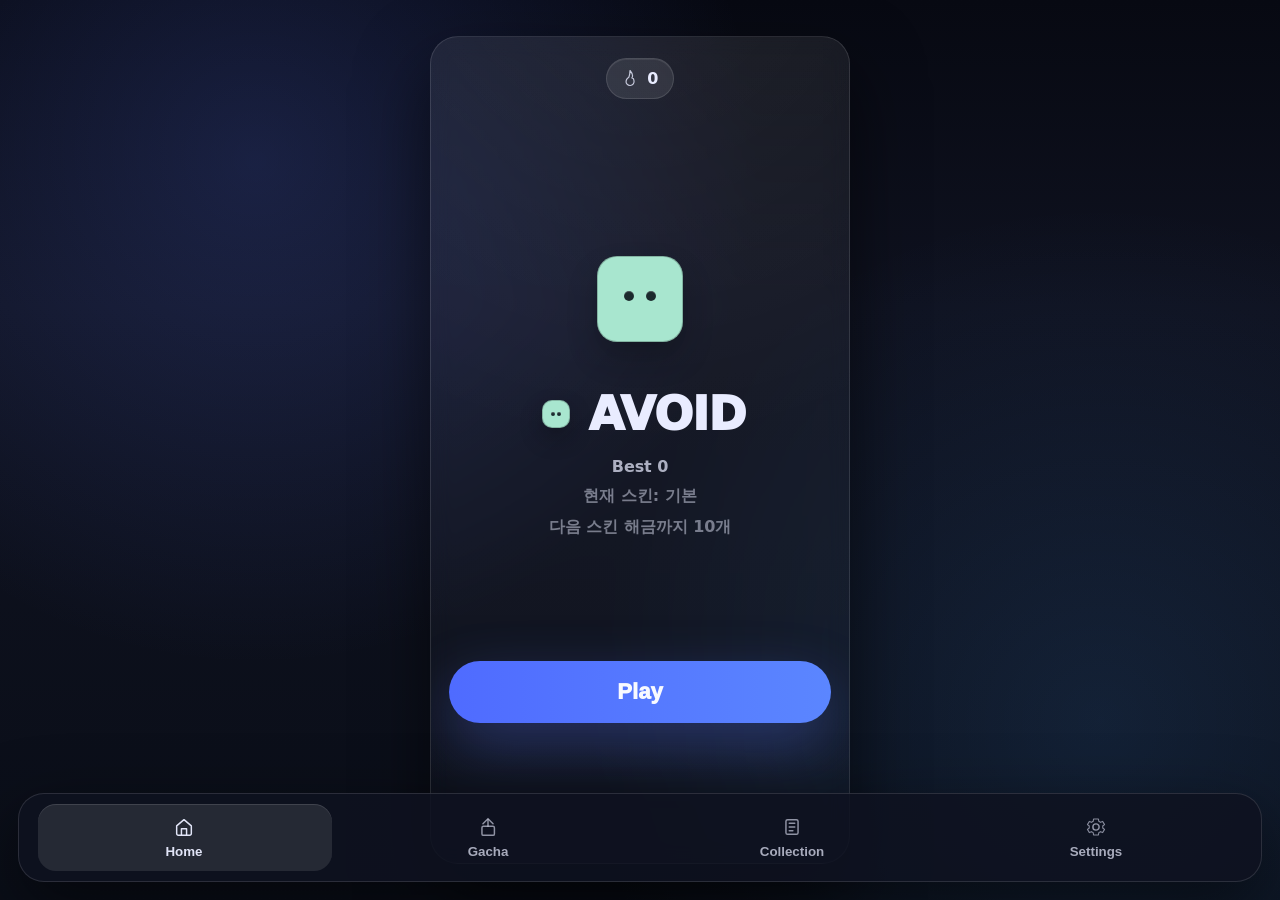
==== avoid_game.html @ 42f37f32 "Lobby: remove level/next skin details; title mascot; tabbar position" ====
<!doctype html>
<html lang="ko">
<head>
  <meta charset="UTF-8" />
  <meta name="viewport" content="width=device-width, initial-scale=1.0, viewport-fit=cover" />
  <meta name="theme-color" content="#0f1220" />
  <link rel="manifest" href="manifest.webmanifest" />
  <link rel="icon" href="icon.svg" type="image/svg+xml" />
  <title>피하기 게임</title>
  <style>

    :root {
      --bg0: #070912;
      --bg1: #0f1220;
      --bg2: #141a2b;
      --surface: rgba(255, 255, 255, 0.06);
      --surface2: rgba(255, 255, 255, 0.09);
      --stroke: rgba(255, 255, 255, 0.12);
      --stroke2: rgba(255, 255, 255, 0.18);
      --text: #e9ecff;
      --muted: rgba(233, 236, 255, 0.72);
      --muted2: rgba(233, 236, 255, 0.48);
      --primary: #5b78ff;
      --primary2: #4aa2ff;
      --danger: #ff5160;
      --gold0: #ffd36b;
      --gold1: #ffefb3;
    }

    :root[data-theme="light"] {
      --bg0: #f4f6ff;
      --bg1: #eef2ff;
      --bg2: #ffffff;
      --surface: rgba(17, 24, 39, 0.05);
      --surface2: rgba(17, 24, 39, 0.07);
      --stroke: rgba(17, 24, 39, 0.12);
      --stroke2: rgba(17, 24, 39, 0.18);
      --text: #0b1220;
      --muted: rgba(11, 18, 32, 0.70);
      --muted2: rgba(11, 18, 32, 0.46);
      --primary: #3f5bff;
      --primary2: #2f8cff;
      --danger: #e11d48;
      --gold0: #e2b44f;
      --gold1: #fff0c2;
    }

    * { box-sizing: border-box; }

    body {
      margin: 0;
      min-height: 100vh;
      font-family: ui-rounded, system-ui, -apple-system, "SF Pro Rounded", "SF Pro Display", "Segoe UI", sans-serif;
      color: var(--text);
      background:
        radial-gradient(900px 900px at 20% 18%, rgba(91, 120, 255, 0.18), transparent 56%),
        radial-gradient(860px 860px at 86% 80%, rgba(74, 162, 255, 0.12), transparent 60%),
        linear-gradient(180deg, var(--bg0), var(--bg1) 34%, #0a0e18);
      display: grid;
      place-items: center;
      padding: 16px;
    }

    @supports (height: 100svh) {
      body { min-height: 100svh; }
      .app { height: min(92svh, 860px); }
    }

    @supports (height: 100dvh) {
      /* Prefer stable svh above; dvh is here for browsers that only support dvh. */
      .app { height: min(92dvh, 860px); }
    }

    .app {
      width: min(92vw, 420px);
      height: min(var(--appVhPx, 92vh), 860px);
      background:
        radial-gradient(900px 900px at 50% -10%, rgba(255, 255, 255, 0.06), transparent 55%),
        linear-gradient(180deg, rgba(255, 255, 255, 0.04), rgba(255, 255, 255, 0.02));
      border: 1px solid var(--stroke);
      border-radius: 28px;
      box-shadow: 0 30px 70px rgba(0, 0, 0, 0.55);
      overflow: hidden;
      position: relative;
      padding: 18px 18px calc(18px + 104px + env(safe-area-inset-bottom));
      backdrop-filter: blur(10px);
    }

    .view { display: none; height: 100%; position: relative; z-index: 1; }
    .view.active { display: flex; flex-direction: column; gap: 14px; }

    #gameView.view.active { gap: 8px; }

    #gameView { min-height: 0; }

    .hud {
      display: flex;
      justify-content: center;
      align-items: center;
      min-height: 46px;
    }

    .pill {
      display: inline-flex;
      align-items: center;
      gap: 8px;
      padding: 10px 14px;
      border-radius: 999px;
      background: var(--surface2);
      border: 1px solid var(--stroke);
      box-shadow: inset 0 1px 0 rgba(255, 255, 255, 0.08);
    }

    .pill strong { font-weight: 900; letter-spacing: 0.2px; }

    .pill svg { width: 18px; height: 18px; opacity: 0.9; }

    .center {
      flex: 1;
      display: grid;
      place-items: center;
      text-align: center;
      padding: 6px 8px;
    }

    .mascot-wrap {
      display: flex;
      justify-content: center;
      margin-bottom: 18px;
    }
	    .mascot {
	      width: 148px;
	      height: 148px;
	      border-radius: 28px;
	      background: transparent;
	      border: 0;
      display: grid;
      place-items: center;
      position: relative;
      box-shadow: none;
      --skin-body: #A8E6CF;
      --skin-eye: #142025;
    }

	    .mascot-avatar {
	      width: 86px;
	      height: 86px;
	      border-radius: 20px;
	      background: var(--skin-body);
	      border: 1px solid rgba(0, 0, 0, 0.22);
      position: relative;
      box-shadow: 0 16px 30px rgba(0, 0, 0, 0.24);
    }

	    .mascot-avatar::before,
	    .mascot-avatar::after {
      content: "";
      position: absolute;
	      top: 34px;
	      width: 10px;
	      height: 10px;
      border-radius: 999px;
      background: var(--skin-eye);
      box-shadow: inset 0 1px 0 rgba(255, 255, 255, 0.20);
      opacity: 0.95;
    }

	    .mascot-avatar::before { left: 26px; }
	    .mascot-avatar::after { right: 26px; }

	    /* Small mascot used beside the lobby title */
	    .mascot.mascot--brand {
	      width: 44px;
	      height: 44px;
	      border-radius: 14px;
	    }
	    .mascot.mascot--brand .mascot-avatar {
	      width: 28px;
	      height: 28px;
	      border-radius: 10px;
	      box-shadow: 0 10px 22px rgba(0, 0, 0, 0.28);
	    }
	    .mascot.mascot--brand .mascot-avatar::before,
	    .mascot.mascot--brand .mascot-avatar::after {
	      top: 11px;
	      width: 4px;
	      height: 4px;
	    }
	    .mascot.mascot--brand .mascot-avatar::before { left: 8px; }
	    .mascot.mascot--brand .mascot-avatar::after { right: 8px; }

	    .brand {
	      display: inline-flex;
	      align-items: center;
	      justify-content: center;
      gap: 10px;
      margin-bottom: 8px;
      user-select: none;
    }

	    .brand-mark {
	      width: 22px;
	      height: 22px;
	      transform: rotate(45deg);
      border-radius: 6px;
      background: linear-gradient(135deg, rgba(255,255,255,0.18), rgba(255,255,255,0.06));
      border: 1px solid rgba(255,255,255,0.16);
      box-shadow: 0 10px 26px rgba(91, 120, 255, 0.20);
    }

            .brand-name {
      font-size: 46px;
      font-weight: 950;
      letter-spacing: -0.9px;
      line-height: 1.0;
    }


    .brand-sub {
      font-size: 20px;
      font-weight: 900;
      color: var(--primary);
      letter-spacing: -0.2px;
      margin-top: 2px;
    }

    .subline {
      margin-top: 12px;
      color: var(--muted);
      font-weight: 800;
      letter-spacing: -0.1px;
    }

    .hint {
      margin-top: 10px;
      color: var(--muted2);
      font-weight: 750;
      max-width: 320px;
      line-height: 1.3;
    }

        .cta {
      width: 100%;
      border: 0;
      border-radius: 999px;
      padding: 18px 18px;
      font-size: 22px;
      font-weight: 950;
      letter-spacing: 0.1px;
      color: rgba(255,255,255,0.96);
      background: linear-gradient(90deg, #4f6bff, #5b86ff);
      box-shadow: 0 22px 60px rgba(91, 120, 255, 0.32);
      cursor: pointer;
    
      margin-bottom: 18px;
    }

    .cta:active { transform: translateY(1px); }

    .panel {
      background: var(--surface);
      border: 1px solid var(--stroke);
      border-radius: 18px;
      padding: 14px;
    }

    .panel-title {
      margin: 0;
      font-size: 18px;
      font-weight: 950;
      letter-spacing: -0.2px;
    }

    .muted { color: var(--muted); }

    .btn {
      width: 100%;
      border: 1px solid var(--stroke);
      border-radius: 14px;
      padding: 12px 12px;
      background: rgba(255, 255, 255, 0.06);
      color: var(--text);
      font-size: 14px;
      font-weight: 850;
      cursor: pointer;
    }

    .seg {
      display: grid;
      grid-template-columns: repeat(3, minmax(0, 1fr));
      gap: 8px;
      margin-top: 12px;
    }

    .seg-btn {
      border: 1px solid var(--stroke);
      background: rgba(255, 255, 255, 0.06);
      color: var(--text);
      border-radius: 14px;
      padding: 10px 10px;
      font-weight: 950;
      cursor: pointer;
    }

    :root[data-theme="light"] .seg-btn {
      background: rgba(17, 24, 39, 0.04);
    }

    .seg-btn.active {
      background: rgba(91, 120, 255, 0.18);
      border-color: rgba(91, 120, 255, 0.35);
    }

    .btn.alt {
      background: rgba(91, 120, 255, 0.14);
      border-color: rgba(91, 120, 255, 0.22);
    }

    .btn:active { transform: translateY(1px); }

    .mini-btn {
      margin-top: 10px;
      width: 100%;
      border: 1px solid var(--stroke);
      border-radius: 14px;
      padding: 10px 10px;
      background: rgba(255, 255, 255, 0.06);
      color: var(--text);
      font-size: 13px;
      font-weight: 850;
      cursor: pointer;
    }

    .mini-btn:disabled {
      opacity: 0.45;
      cursor: not-allowed;
    }
    .notice {
      text-align: center;
      font-weight: 950;
      color: rgba(15, 18, 32, 0.96);
      border-radius: 999px;
      opacity: 0;
      transform: translateY(-6px);
      transition: opacity 180ms ease, transform 180ms ease;
      pointer-events: none;
      height: 0;
      padding: 0;
      overflow: hidden;
    }

    .notice.show {
      height: auto;
      padding: 10px 14px;
      opacity: 1;
      transform: translateY(0);
      background: linear-gradient(90deg, rgba(255, 211, 107, 0.95), rgba(255, 239, 179, 0.92));
      border: 1px solid rgba(0, 0, 0, 0.20);
      min-height: 40px;
    }
    .game-hud {
      width: 100%;
      max-width: 372px;
      margin: 0 auto;
      padding: 0 6px;
      display: grid;
      grid-template-columns: repeat(4, minmax(0, 1fr));
      gap: 10px;
      align-items: stretch;
    }

    @media (max-width: 380px) {
      .game-hud {
        max-width: 100%;
        padding: 0 6px;
        grid-template-columns: repeat(2, minmax(0, 1fr));
      }
    }
    .hud-chip {
      width: 100%;
      display: flex;
      align-items: center;
      justify-content: center;
      gap: 6px;
      padding: 9px 12px;
      border-radius: 999px;
      background: rgba(255, 255, 255, 0.06);
      border: 1px solid var(--stroke);
      font-weight: 900;
      color: var(--text);
      text-align: center;
      box-shadow: inset 0 1px 0 rgba(255, 255, 255, 0.08);
    }

    .hud-chip span {
      color: var(--muted);
      font-weight: 850;
      font-size: 13px;
      letter-spacing: 0.1px;
    }

    .hud-chip strong {
      display: inline-block;
      min-width: 2ch;
      font-size: 17px;
      font-variant-numeric: tabular-nums;
      font-feature-settings: 'tnum' 1;
    }

    canvas {
      display: block;
      width: 100%;
      height: auto;
      border-radius: 18px;
      background: linear-gradient(180deg, #0d1220 0%, #121b30 100%);
      border: 1px solid rgba(255, 255, 255, 0.10);
      box-shadow: 0 20px 60px rgba(0, 0, 0, 0.45);
    }

    .game-stage {
      flex: 1 1 auto;
      min-height: 0;
      display: flex;
    }

        .game-stage canvas {
      width: 100%;
      height: auto;
      max-height: 100%;
      aspect-ratio: 3 / 4;
    }

    .game-actions {
      display: grid;
      grid-template-columns: 1fr 1fr;
      gap: 10px;
    }

    @media (max-width: 380px) {
      .game-actions { grid-template-columns: 1fr; }
    }

    .skin-view-head {
      display: flex;
      justify-content: space-between;
      align-items: center;
      gap: 10px;
      margin-bottom: 10px;
    }

    .skin-grid {
      display: grid;
      grid-template-columns: repeat(2, minmax(0, 1fr));
      gap: 10px;
      margin-top: 10px;
    }

    .gacha-showcase {
      background: linear-gradient(180deg, rgba(255, 255, 255, 0.06), rgba(255, 255, 255, 0.03));
    }

    .gacha-legendary-grid {
      margin-top: 10px;
      display: grid;
      grid-template-columns: repeat(1, minmax(0, 1fr));
      gap: 12px;
    }

    .legendary-card {
      position: relative;
      border-radius: 22px;
      padding: 14px;
      border: 2px solid transparent;
      background:
        linear-gradient(rgba(255, 255, 255, 0.06), rgba(255, 255, 255, 0.06)) padding-box,
        linear-gradient(90deg, var(--gold0), #ffd700, var(--gold1), var(--gold0)) border-box;
      background-size: auto, 260% 100%;
      animation: legendaryShimmer 2.4s linear infinite;
      display: grid;
      grid-template-columns: 120px 1fr;
      gap: 14px;
      align-items: center;
      overflow: hidden;
    }

    .legendary-figure {
      width: 120px;
      height: 120px;
      border-radius: 26px;
      background: rgba(0,0,0,0.18);
      display: grid;
      place-items: center;
      position: relative;
    }

    .legendary-avatar {
      width: 74px;
      height: 74px;
      border-radius: 16px;
      background: var(--skin-body);
      border: 1px solid rgba(0,0,0,0.22);
      position: relative;
      box-shadow: 0 18px 40px rgba(0,0,0,0.30);
    }

    .legendary-avatar::before,
    .legendary-avatar::after {
      content: "";
      position: absolute;
      top: 28px;
      width: 10px;
      height: 10px;
      border-radius: 999px;
      background: var(--skin-eye);
    }

    .legendary-avatar::before { left: 20px; }
    .legendary-avatar::after { right: 20px; }

    .legendary-copy .tag {
      display: inline-block;
      padding: 3px 10px;
      border-radius: 999px;
      font-weight: 950;
      font-size: 12px;
      color: #2b1b00;
      background: linear-gradient(90deg, var(--gold0), #ffd700, var(--gold1));
      border: 1px solid rgba(0, 0, 0, 0.20);
    }

    .legendary-copy h3 {
      margin: 10px 0 6px;
      font-size: 22px;
      letter-spacing: -0.3px;
    }

    .legendary-copy p {
      margin: 0;
      color: var(--muted);
      font-weight: 850;
      line-height: 1.3;
    }

    @media (max-width: 380px) {
      .legendary-card { grid-template-columns: 1fr; }
      .legendary-figure { width: 100%; }
    }

    .skin-pagination {
      display: flex;
      justify-content: center;
      gap: 8px;
      margin-top: 12px;
    }

    .page-btn {
      min-width: 38px;
      border: 1px solid var(--stroke);
      border-radius: 12px;
      background: rgba(255, 255, 255, 0.06);
      color: rgba(233, 236, 255, 0.92);
      padding: 8px 10px;
      font-weight: 900;
      cursor: pointer;
    }

    .page-btn.active {
      background: rgba(91, 120, 255, 0.20);
      border-color: rgba(91, 120, 255, 0.32);
    }

    .skin-card {
      border: 1px solid rgba(255, 255, 255, 0.12);
      border-radius: 16px;
      background: rgba(255, 255, 255, 0.05);
      padding: 12px;
      text-align: left;
    }

    .skin-card.selected {
      border-color: rgba(91, 120, 255, 0.50);
      box-shadow: inset 0 0 0 1px rgba(91, 120, 255, 0.35);
    }

    .skin-card.legendary {
      position: relative;
      border: 2px solid transparent;
      background:
        linear-gradient(rgba(255, 255, 255, 0.06), rgba(255, 255, 255, 0.06)) padding-box,
        linear-gradient(90deg, var(--gold0), #ffd700, var(--gold1), var(--gold0)) border-box;
      background-size: auto, 260% 100%;
      animation: legendaryShimmer 2.4s linear infinite;
    }

    .skin-card.legendary::after {
      content: "";
      position: absolute;
      inset: -8px;
      border-radius: 20px;
      background: linear-gradient(90deg, rgba(255, 211, 107, 0.14), rgba(255, 215, 0, 0.16), rgba(255, 239, 179, 0.12), rgba(255, 211, 107, 0.14));
      filter: blur(14px);
      opacity: 0.9;
      z-index: -1;
    }

    @keyframes legendaryShimmer {
      0% { background-position: 0 0, 0 0; }
      100% { background-position: 0 0, 260% 0; }
    }

    .rarity-tag {
      display: inline-block;
      margin-left: 8px;
      padding: 3px 8px;
      border-radius: 999px;
      font-size: 12px;
      font-weight: 950;
      border: 1px solid rgba(0, 0, 0, 0.22);
      vertical-align: middle;
    }

    .rarity-tag.rarity-L {
      color: #2b1b00;
      background: linear-gradient(90deg, var(--gold0), #ffd700, var(--gold1));
    }

    .legendary-pop {
      color: rgba(255, 239, 179, 0.98);
      text-shadow: 0 0 18px rgba(255, 215, 0, 0.55);
      animation: legendaryPop 900ms ease;
    }

    @keyframes legendaryPop {
      0% { transform: translateY(2px) scale(0.98); filter: blur(0.3px); }
      35% { transform: translateY(0) scale(1.03); filter: blur(0); }
      100% { transform: translateY(0) scale(1); }
    }

    .skin-chip {
      display: inline-block;
      width: 16px;
      height: 16px;
      border-radius: 6px;
      border: 1px solid rgba(0, 0, 0, 0.22);
      vertical-align: middle;
      margin-right: 6px;
    }
	    .tabbar {
	      z-index: 9999;
	      pointer-events: auto;
	      position: absolute;
	      left: 18px;
	      right: 18px;
	      bottom: calc(18px + env(safe-area-inset-bottom));
	      padding: 12px 18px;
	      border-radius: 26px;
	      background: rgba(15, 18, 32, 0.86);
	      border: 1px solid var(--stroke);
      box-shadow: 0 24px 70px rgba(0,0,0,0.55);
      display: grid;
      grid-template-columns: repeat(4, minmax(0, 1fr));
      gap: 10px;
    }
    .tabbar button {
      touch-action: manipulation;
      position: relative;
      z-index: 1;
      border: 0;
      background: transparent;
      color: rgba(233, 236, 255, 0.70);
      font-weight: 900;
      padding: 10px 8px;
      border-radius: 16px;
      cursor: pointer;
      display: grid;
      place-items: center;
      gap: 6px;
    }

    .tabbar svg { width: 22px; height: 22px; opacity: 0.85; }

    .tab-indicator {
      position: absolute;
      top: 10px;
      bottom: 10px;
      left: 0;
      width: 60px;
      border-radius: 18px;
      background: rgba(255, 255, 255, 0.10);
      box-shadow: inset 0 1px 0 rgba(255, 255, 255, 0.12);
      transition: transform 220ms ease, width 220ms ease;
      will-change: transform, width;
      pointer-events: none;
    }
    .tabbar button.active {
      color: rgba(233, 236, 255, 0.96);
    }

    .tabbar button.active svg { opacity: 1; }

    .app.in-game { padding-bottom: 18px; }
    .in-game .tabbar { display: none; }

    @media (max-height: 700px) {
      .brand-name { font-size: 34px; }
      .brand-sub { font-size: 18px; }
      .app { padding-top: 14px; padding-bottom: calc(14px + 76px + env(safe-area-inset-bottom)); }
    }
  </style>
</head>
<body>
    <main class="app">
    <section id="lobbyView" class="view active">
      <div class="hud">
        <div class="pill" title="퍼즐 조각">
          <svg viewBox="0 0 24 24" fill="none" aria-hidden="true"><path d="M12 2c2.6 3 3.4 5.2 3.4 7 0 1.1-.3 2.1-.9 2.9 1.5.2 2.7 1.6 2.7 3.2A5.2 5.2 0 0 1 12 22a5.2 5.2 0 0 1-5.2-5.9c.2-2.5 2.1-4.2 3.8-5.5C11.1 9.2 12 6.8 12 2Z" stroke="currentColor" stroke-width="1.6" stroke-linejoin="round" opacity="0.9"/></svg>
          <strong><span id="lobbyPieces">0</span></strong>
        </div>
      </div>

      <div class="center">
        <div>
          <div class="mascot-wrap">
  <div id="lobbyMascot" class="mascot" aria-hidden="true">
    <div class="mascot-avatar"></div>
  </div>
</div>

	<div class="brand">
	            <div id="lobbyTitleMascot" class="mascot mascot--brand" aria-hidden="true">
	              <div class="mascot-avatar"></div>
	            </div>
	            <span class="brand-name">AVOID</span>
	          </div>
	          <div class="subline">Best <span id="lobbyBest">0</span></div>
	          <div class="hint">현재 스킨: <strong><span id="lobbySkinName">기본</span></strong></div>
	          <div class="hint" id="nextSkinHint">다음 스킨 해금까지 0개</div>
        </div>
      </div>

      <button class="cta" id="startBtn">Play</button>
    </section>

    <section id="skinView" class="view">
      <div class="hud">
        <div class="pill" title="퍼즐 조각">
          <svg viewBox="0 0 24 24" fill="none" aria-hidden="true"><path d="M12 2c2.6 3 3.4 5.2 3.4 7 0 1.1-.3 2.1-.9 2.9 1.5.2 2.7 1.6 2.7 3.2A5.2 5.2 0 0 1 12 22a5.2 5.2 0 0 1-5.2-5.9c.2-2.5 2.1-4.2 3.8-5.5C11.1 9.2 12 6.8 12 2Z" stroke="currentColor" stroke-width="1.6" stroke-linejoin="round" opacity="0.9"/></svg>
          <strong><span id="skinViewPieces">0</span></strong>
        </div>
      </div>

      <div class="panel">
        <div class="skin-view-head">
          <h2 class="panel-title">Collection</h2>
          <div class="muted">잠긴 스킨은 ???로 표시</div>
        </div>
        <div id="skinGrid" class="skin-grid"></div>
        <div id="skinPagination" class="skin-pagination"></div>
      </div>
    </section>

    <section id="gachaView" class="view">
      <div class="hud">
        <div class="pill" title="퍼즐 조각">
          <svg viewBox="0 0 24 24" fill="none" aria-hidden="true"><path d="M12 2c2.6 3 3.4 5.2 3.4 7 0 1.1-.3 2.1-.9 2.9 1.5.2 2.7 1.6 2.7 3.2A5.2 5.2 0 0 1 12 22a5.2 5.2 0 0 1-5.2-5.9c.2-2.5 2.1-4.2 3.8-5.5C11.1 9.2 12 6.8 12 2Z" stroke="currentColor" stroke-width="1.6" stroke-linejoin="round" opacity="0.9"/></svg>
          <strong><span id="gachaPieces">0</span></strong>
        </div>
      </div>

      <div class="panel gacha-showcase">
        <div class="skin-view-head">
          <h2 class="panel-title">레전더리</h2>
          <div class="muted">가챠에서 낮은 확률로 등장</div>
        </div>
        <div id="gachaLegendaryShowcase" class="gacha-legendary-grid"></div>
      </div>

      <div class="panel">
        <div class="skin-view-head">
          <h2 class="panel-title">Gacha</h2>
          <div class="muted">확률은 Settings에서 확인</div>
        </div>

        <div class="muted" style="margin-top: 6px;">이번 뽑기 비용: <strong><span id="gachaCost">10</span></strong> 조각</div>
        <button class="btn alt" id="gachaPull" style="margin-top: 12px;">1회 뽑기</button>
        <div id="gachaResult" style="margin-top:12px;font-weight:950;"></div>
      </div>
    </section>

    <section id="settingsView" class="view">
      <div class="hud">
        <div class="pill" title="앱 정보">
          <svg viewBox="0 0 24 24" fill="none" aria-hidden="true"><path d="M12 22a10 10 0 1 0 0-20 10 10 0 0 0 0 20Z" stroke="currentColor" stroke-width="1.6"/><path d="M12 10.8v5.4" stroke="currentColor" stroke-width="1.6" stroke-linecap="round"/><path d="M12 7.2h.01" stroke="currentColor" stroke-width="2.4" stroke-linecap="round"/></svg>
          <strong>Settings</strong>
        </div>
      </div>

      <div class="panel">
        <h2 class="panel-title">테마</h2>
        <div class="muted" style="margin-top:8px; line-height: 1.35;">기기 설정(자동) 또는 다크/라이트를 선택할 수 있어요.</div>
        <div class="seg" role="group" aria-label="Theme">
          <button class="seg-btn" id="themeSystem" type="button">자동</button>
          <button class="seg-btn" id="themeDark" type="button">다크</button>
          <button class="seg-btn" id="themeLight" type="button">라이트</button>
        </div>
      </div>

      <div class="panel">
        <h2 class="panel-title">가챠 확률</h2>
        <div class="muted" style="margin-top:8px; line-height: 1.35;">
          레어 <strong><span id="oddsR">0</span>%</strong> /
          에픽 <strong><span id="oddsE">0</span>%</strong> /
          레전더리 <strong><span id="oddsL">0</span>%</strong>
        </div>
      </div>

      <div class="panel">
        <h2 class="panel-title">데이터</h2>
        <div class="muted" style="margin-top:8px; line-height: 1.35;">최고기록, 조각, 스킨 해금, 뽑기 횟수는 이 기기에 저장됩니다.</div>
        <button class="btn" id="resetProgressBtn" style="margin-top: 12px; border-color: rgba(255,81,96,0.35);">진행 초기화</button>
      </div>
    </section>

    <section id="gameView" class="view">
      <div class="game-hud">
        <div class="hud-chip"><span>Score</span><strong><span id="score">0</span></strong></div>
        <div class="hud-chip"><span>Best</span><strong><span id="best">0</span></strong></div>
        <div class="hud-chip"><span>Lv</span><strong><span id="difficulty">1</span></strong></div>
        <div class="hud-chip"><span>Pieces</span><strong><span id="pieces">0</span></strong></div>
      </div>
      <div class="notice" id="notice"></div>
      <div class="game-stage"><canvas id="game" width="480" height="640"></canvas></div>
      <div class="game-actions">
        <button class="btn alt" id="restart">Restart (R)</button>
        <button class="btn" id="backLobby">Back</button>
      </div>
    </section>
  </main>


    <nav class="tabbar" aria-label="Navigation">
      <div class="tab-indicator" aria-hidden="true"></div>
      <button id="tabHome" class="active" aria-current="page" type="button">
        <svg viewBox="0 0 24 24" fill="none" aria-hidden="true"><path d="M4 10.8 12 4l8 6.8v8.4a1.8 1.8 0 0 1-1.8 1.8H5.8A1.8 1.8 0 0 1 4 19.2v-8.4Z" stroke="currentColor" stroke-width="1.6" stroke-linejoin="round"/><path d="M9.2 21v-7.2h5.6V21" stroke="currentColor" stroke-width="1.6" stroke-linejoin="round"/></svg>
        Home
      </button>
      <button id="tabGacha" type="button">
        <svg viewBox="0 0 24 24" fill="none" aria-hidden="true"><path d="M6.5 8.5 12 3l5.5 5.5" stroke="currentColor" stroke-width="1.6" stroke-linecap="round"/><path d="M7 11.2h10.4c.9 0 1.6.7 1.6 1.6v6.7c0 .9-.7 1.6-1.6 1.6H7c-.9 0-1.6-.7-1.6-1.6v-6.7c0-.9.7-1.6 1.6-1.6Z" stroke="currentColor" stroke-width="1.6"/><path d="M12 11.2V4.2" stroke="currentColor" stroke-width="1.6" stroke-linecap="round"/></svg>
        Gacha
      </button>
      <button id="tabCollection" type="button">
        <svg viewBox="0 0 24 24" fill="none" aria-hidden="true"><path d="M7.2 4h9.6c1 0 1.8.8 1.8 1.8v12.4c0 1-.8 1.8-1.8 1.8H7.2c-1 0-1.8-.8-1.8-1.8V5.8C5.4 4.8 6.2 4 7.2 4Z" stroke="currentColor" stroke-width="1.6"/><path d="M9 8h6" stroke="currentColor" stroke-width="1.6" stroke-linecap="round"/><path d="M9 12h6" stroke="currentColor" stroke-width="1.6" stroke-linecap="round"/><path d="M9 16h4" stroke="currentColor" stroke-width="1.6" stroke-linecap="round"/></svg>
        Collection
      </button>
      <button id="tabSettings" type="button">
        <svg viewBox="0 0 24 24" fill="none" aria-hidden="true"><path d="M12 15.4a3.4 3.4 0 1 0 0-6.8 3.4 3.4 0 0 0 0 6.8Z" stroke="currentColor" stroke-width="1.6"/><path d="M19.4 12a7.4 7.4 0 0 0-.08-1.06l2-1.55-2-3.46-2.45.98a7.5 7.5 0 0 0-1.82-1.06l-.38-2.6H9.33l-.38 2.6c-.64.25-1.25.6-1.82 1.06L4.68 5.93l-2 3.46 2 1.55c-.05.35-.08.7-.08 1.06s.03.71.08 1.06l-2 1.55 2 3.46 2.45-.98c.57.46 1.18.81 1.82 1.06l.38 2.6h5.34l.38-2.6c.64-.25 1.25-.6 1.82-1.06l2.45.98 2-3.46-2-1.55c.05-.35.08-.7.08-1.06Z" stroke="currentColor" stroke-width="1.2" stroke-linejoin="round" opacity="0.95"/></svg>
        Settings
      </button>
    </nav>


  <script>
    const canvas = document.getElementById("game");
    const ctx = canvas.getContext("2d");
    const lobbyViewEl = document.getElementById("lobbyView");
    const skinViewEl = document.getElementById("skinView");
    const gameViewEl = document.getElementById("gameView");
	    const lobbyBestEl = document.getElementById("lobbyBest");
	    const lobbyPiecesEl = document.getElementById("lobbyPieces");
	    const lobbySkinNameEl = document.getElementById("lobbySkinName");
	    const lobbyMascotEl = document.getElementById("lobbyMascot");
	    const lobbyTitleMascotEl = document.getElementById("lobbyTitleMascot");
	    const nextSkinHintEl = document.getElementById("nextSkinHint");
	    const openSkinBtn = document.getElementById("openSkinBtn");
	    const openGachaBtn = document.getElementById("openGachaBtn");
    const gachaViewEl = document.getElementById("gachaView");
    const gachaPiecesEl = document.getElementById("gachaPieces");
    const gachaCostEl = document.getElementById("gachaCost");
    const gachaPullBtn = document.getElementById("gachaPull");
    const gachaResultEl = document.getElementById("gachaResult");
    const gachaLegendaryShowcaseEl = document.getElementById("gachaLegendaryShowcase");
    const backFromGachaBtn = document.getElementById("backFromGacha");
    const skinViewPiecesEl = document.getElementById("skinViewPieces");
    const skinGridEl = document.getElementById("skinGrid");
    const skinPaginationEl = document.getElementById("skinPagination");
    const backFromSkinBtn = document.getElementById("backFromSkin");
    const scoreEl = document.getElementById("score");
    const bestEl = document.getElementById("best");
    const difficultyEl = document.getElementById("difficulty");
    const piecesEl = document.getElementById("pieces");
    const noticeEl = document.getElementById("notice");
    const startBtn = document.getElementById("startBtn");
    const restartBtn = document.getElementById("restart");
    const backLobbyBtn = document.getElementById("backLobby");

    const appEl = document.querySelector(".app");

    function setAppHeightStable() {
      // Lock app height to current viewport px to avoid mid-game jumps (address bar show/hide).
      const h = Math.max(520, Math.floor(window.innerHeight * 0.92));
      document.documentElement.style.setProperty('--appVhPx', h + 'px');
    }

    // Initialize early
    setAppHeightStable();

    window.addEventListener('resize', () => {
      // During gameplay we keep the height stable; update only in menus.
      const inGame = appEl && appEl.classList.contains('in-game');
      if (!inGame) setAppHeightStable();
      requestAnimationFrame(updateTabIndicator);
    updateOddsSettingsUI();
    renderGachaShowcase();
    });
    const lobbyLevelEl = document.getElementById("lobbyLevel");
    const settingsViewEl = document.getElementById("settingsView");
    const resetProgressBtn = document.getElementById("resetProgressBtn");

    const oddsREl = document.getElementById("oddsR");
    const oddsEEl = document.getElementById("oddsE");
    const oddsLEl = document.getElementById("oddsL");

    const themeSystemBtn = document.getElementById("themeSystem");
    const themeDarkBtn = document.getElementById("themeDark");
    const themeLightBtn = document.getElementById("themeLight");

    const tabHomeBtn = document.getElementById("tabHome");
    const tabGachaBtn = document.getElementById("tabGacha");
    const tabCollectionBtn = document.getElementById("tabCollection");
    const tabSettingsBtn = document.getElementById("tabSettings");

    const tabbarEl = document.querySelector('.tabbar');
    const tabIndicatorEl = document.querySelector('.tab-indicator');

    function updateTabIndicator() {
      if (!tabbarEl || !tabIndicatorEl) return;
      const active = tabbarEl.querySelector('button.active');
      if (!active) return;
      const bar = tabbarEl.getBoundingClientRect();
      const a = active.getBoundingClientRect();
      const x = Math.round(a.left - bar.left);
      const w = Math.round(a.width);
      tabIndicatorEl.style.width = w + 'px';
      tabIndicatorEl.style.transform = 'translateX(' + x + 'px)';
    }

    const W = canvas.width;
    const H = canvas.height;

    const SKINS = [
      { id: "basic", name: "기본", body: "#A8E6CF", eye: "#142025", unlockPieces: 0, unlockLine: "기본은 언제나 든든한 스타터!" },
      { id: "sunset", name: "선셋", body: "#FFD166", eye: "#3E2A1E", unlockPieces: 10, unlockLine: "노을빛 입장, 오늘 판 분위기 좋다!" },
      { id: "mint", name: "민트", body: "#7CE7D4", eye: "#103A44", unlockPieces: 25, unlockLine: "상쾌한 민트 출격, 손이 더 가벼워진다!" },
      { id: "night", name: "나이트", body: "#94A3FF", eye: "#1F2240", unlockPieces: 45, unlockLine: "밤하늘 모드 해제, 이제 진짜 고수 느낌!" },
      { id: "cherry", name: "체리", body: "#FF8AAE", eye: "#4B1F2F", unlockPieces: 70, unlockLine: "체리 팡! 화면이 더 달콤해졌다!" },
      { id: "forest", name: "포레스트", body: "#7CCB5A", eye: "#1C3A24", unlockPieces: 100, unlockLine: "숲속 모드 온, 집중력이 살아난다!" },
      { id: "ocean", name: "오션", body: "#6CCBFF", eye: "#11394A", unlockPieces: 135, unlockLine: "파도 리듬 탑승, 회피 감각 최대치!" },
      { id: "volcano", name: "볼케이노", body: "#FF7B4A", eye: "#3D170D", unlockPieces: 175, unlockLine: "화산 코어 점화, 손끝이 뜨거워진다!" },
      { id: "aurora", name: "오로라", body: "#7AF0FF", eye: "#093340", unlockPieces: 999999, gachaOnly: true, rarity: "R", unlockLine: "오로라 스킨 등장, 화면이 반짝인다!" },
      { id: "gold", name: "골드", body: "#F6D365", eye: "#3A2A12", unlockPieces: 999999, gachaOnly: true, rarity: "L", unlockLine: "골드 스킨 획득! 오늘 운이 미쳤다." },
      { id: "glitch", name: "글리치", body: "#C77DFF", eye: "#1E1233", unlockPieces: 999999, gachaOnly: true, rarity: "E", unlockLine: "글리치 모드 ON, 픽셀이 춤춘다." }
    ];
    const SKINS_PER_PAGE = 4;

    let bestScore = Number(localStorage.getItem("avoid_best") || 0);
    let puzzlePieces = Number(localStorage.getItem("avoid_pieces") || 0);
    let unlockedSkins = JSON.parse(localStorage.getItem("avoid_unlocked_skins") || "[\"basic\"]");
    let selectedSkinId = localStorage.getItem("avoid_selected_skin") || "basic";
    let gachaPullCount = Number(localStorage.getItem("avoid_gacha_pulls") || 0);
    bestEl.textContent = String(bestScore);
    lobbyBestEl.textContent = String(bestScore);
    piecesEl.textContent = String(puzzlePieces);
    lobbyPiecesEl.textContent = String(puzzlePieces);

    let keys = { left: false, right: false, up: false, down: false };
    let obstacles = [];
    let puzzleDrops = [];
    let score = 0;
    let gameOver = false;
    let gameStarted = false;
    let frame = 0;
    let difficultyTier = 0;
    let noticeTimer = null;
    let skinPage = 1;

    const player = {
      x: W / 2 - 18,
      y: H - 62,
      w: 36,
      h: 36,
      speed: 5.2
    };

    function getSkinById(id) {
      return SKINS.find((skin) => skin.id === id) || SKINS[0];
    }

    function ensureSkinState() {
      const unlockedSet = new Set(unlockedSkins);
      for (const skin of SKINS) {
        if (!skin.gachaOnly && puzzlePieces >= skin.unlockPieces) unlockedSet.add(skin.id);
      }
      unlockedSkins = SKINS.map((skin) => skin.id).filter((id) => unlockedSet.has(id));
      if (!unlockedSkins.includes(selectedSkinId)) selectedSkinId = unlockedSkins[0] || "basic";
      localStorage.setItem("avoid_unlocked_skins", JSON.stringify(unlockedSkins));
      localStorage.setItem("avoid_selected_skin", selectedSkinId);
    }

	    function updateSkinLobbyUI() {
	      const currentSkin = getSkinById(selectedSkinId);
	      if (lobbyMascotEl) {
	        lobbyMascotEl.style.setProperty("--skin-body", currentSkin.body);
	        lobbyMascotEl.style.setProperty("--skin-eye", currentSkin.eye);
	        lobbyMascotEl.classList.toggle("legendary", currentSkin.rarity === "L");
	      }
	      if (lobbyTitleMascotEl) {
	        lobbyTitleMascotEl.style.setProperty("--skin-body", currentSkin.body);
	        lobbyTitleMascotEl.style.setProperty("--skin-eye", currentSkin.eye);
	        lobbyTitleMascotEl.classList.toggle("legendary", currentSkin.rarity === "L");
	      }
	      lobbySkinNameEl.textContent = currentSkin.name;
	      lobbyPiecesEl.textContent = String(puzzlePieces);
	      piecesEl.textContent = String(puzzlePieces);
	      skinViewPiecesEl.textContent = String(puzzlePieces);
      if (gachaPiecesEl) gachaPiecesEl.textContent = String(puzzlePieces);

      const lockedSkin = SKINS.find((skin) => !skin.gachaOnly && !unlockedSkins.includes(skin.id));
	      if (!lockedSkin) {
	        nextSkinHintEl.textContent = "모든 스킨을 해금했어요.";
	      } else {
	        const remain = Math.max(0, lockedSkin.unlockPieces - puzzlePieces);
	        nextSkinHintEl.textContent = `다음 스킨 해금까지 ${remain}개`;
	      }
	    }
    function setActiveTab(viewId) {
      const tabs = [tabHomeBtn, tabGachaBtn, tabCollectionBtn, tabSettingsBtn].filter(Boolean);
      for (const t of tabs) {
        t.classList.remove("active");
        t.removeAttribute("aria-current");
      }

      const map = {
        lobbyView: tabHomeBtn,
        gachaView: tabGachaBtn,
        skinView: tabCollectionBtn,
        settingsView: tabSettingsBtn
      };
      const active = map[viewId];
      if (active) {
        active.classList.add("active");
        active.setAttribute("aria-current", "page");
      }


      requestAnimationFrame(updateTabIndicator);
    }
    const themeMetaEl = document.querySelector('meta[name="theme-color"]');
    const THEME_KEY = 'avoid_theme_mode'; // 'system' | 'dark' | 'light'

    function getSystemTheme() {
      return window.matchMedia && window.matchMedia('(prefers-color-scheme: light)').matches ? 'light' : 'dark';
    }

    function setThemeButtons(mode) {
      const btns = [themeSystemBtn, themeDarkBtn, themeLightBtn].filter(Boolean);
      for (const b of btns) b.classList.remove('active');
      if (mode === 'system' && themeSystemBtn) themeSystemBtn.classList.add('active');
      if (mode === 'dark' && themeDarkBtn) themeDarkBtn.classList.add('active');
      if (mode === 'light' && themeLightBtn) themeLightBtn.classList.add('active');
    }

    function applyThemeMode(mode) {
      const root = document.documentElement;
      const resolved = mode === 'system' ? getSystemTheme() : mode;
      if (mode === 'system') {
        root.removeAttribute('data-theme');
      } else {
        root.setAttribute('data-theme', mode);
      }
      // theme-color for browser UI
      if (themeMetaEl) themeMetaEl.setAttribute('content', resolved === 'light' ? '#eef2ff' : '#0f1220');
      setThemeButtons(mode);
    }

    function loadThemeMode() {
      const saved = localStorage.getItem(THEME_KEY) || 'system';
      applyThemeMode(saved);
      return saved;
    }

    function saveThemeMode(mode) {
      localStorage.setItem(THEME_KEY, mode);
      applyThemeMode(mode);
    }

    if (window.matchMedia) {
      const mq = window.matchMedia('(prefers-color-scheme: light)');
      // When in system mode, react to system changes
      mq.addEventListener && mq.addEventListener('change', () => {
        const saved = localStorage.getItem(THEME_KEY) || 'system';
        if (saved === 'system') applyThemeMode('system');
      });
    }


    function openSettingsView() {
      updateSkinLobbyUI();
      setActiveView(settingsViewEl);
    }

    function resetProgress() {
      const ok = confirm("정말 초기화할까요?\n\n최고기록, 조각, 스킨, 뽑기 기록이 모두 삭제됩니다.");
      if (!ok) return;
      const keys = [
        "avoid_best",
        "avoid_pieces",
        "avoid_unlocked_skins",
        "avoid_selected_skin",
        "avoid_gacha_pulls"
      ];
      for (const k of keys) localStorage.removeItem(k);
      location.reload();
    }

    function setActiveView(viewEl) {
      const views = [lobbyViewEl, skinViewEl, gachaViewEl, settingsViewEl, gameViewEl];
      for (const v of views) {
        if (v && v.classList) v.classList.remove("active");
      }
      if (viewEl && viewEl.classList) viewEl.classList.add("active");

      if (appEl) appEl.classList.toggle("in-game", viewEl === gameViewEl);
      document.documentElement.classList.toggle("in-game", viewEl === gameViewEl);
      if (viewEl !== gameViewEl) setAppHeightStable();
      setActiveTab(viewEl && viewEl.id ? viewEl.id : "");
      requestAnimationFrame(updateTabIndicator);
    }

    function selectSkin(skinId) {
      if (!unlockedSkins.includes(skinId)) return;
      selectedSkinId = skinId;
      localStorage.setItem("avoid_selected_skin", selectedSkinId);
      updateSkinLobbyUI();
      renderSkinGrid();
    }

    function getSkinPageCount() {
      return Math.max(1, Math.ceil(SKINS.length / SKINS_PER_PAGE));
    }

    function renderSkinPagination() {
      const totalPages = getSkinPageCount();
      skinPaginationEl.innerHTML = "";
      for (let p = 1; p <= totalPages; p++) {
        const btn = document.createElement("button");
        btn.className = "page-btn" + (p === skinPage ? " active" : "");
        btn.textContent = String(p);
        btn.addEventListener("click", () => {
          skinPage = p;
          renderSkinGrid();
        });
        skinPaginationEl.appendChild(btn);
      }
    }

    function renderSkinGrid() {
      skinGridEl.innerHTML = "";
      const totalPages = getSkinPageCount();
      skinPage = Math.max(1, Math.min(skinPage, totalPages));
      const start = (skinPage - 1) * SKINS_PER_PAGE;
      const pageSkins = SKINS.slice(start, start + SKINS_PER_PAGE);

      for (const skin of pageSkins) {
        const unlocked = unlockedSkins.includes(skin.id);
        const card = document.createElement("article");
        const isLegendary = unlocked && skin.rarity === "L";
        card.className = "skin-card" + (selectedSkinId === skin.id ? " selected" : "") + (isLegendary ? " legendary" : "");

        const displayName = unlocked ? skin.name : "???";
        const displayLine = unlocked ? skin.unlockLine : "???";
        const chipColor = unlocked ? skin.body : "#c4c9cd";
        card.innerHTML = `
          <div><span class="skin-chip" style="background:${chipColor};"></span><strong>${displayName}</strong>${isLegendary ? `<span class="rarity-tag rarity-L">레전더리</span>` : ""}</div>
          <div>${displayLine}</div>
          <button class="mini-btn"${unlocked ? "" : " disabled"}>${selectedSkinId === skin.id ? "선택됨" : (unlocked ? "선택" : "잠김")}</button>
        `;

        const btn = card.querySelector("button");
        if (btn && unlocked) {
          btn.addEventListener("click", () => selectSkin(skin.id));
        }
        skinGridEl.appendChild(card);
      }
      renderSkinPagination();
    }
    const RARITIES = {
      R: { name: "레어", weight: 80, dupRefund: 6 },
      E: { name: "에픽", weight: 18, dupRefund: 12 },
      L: { name: "레전더리", weight: 2, dupRefund: 25 }
    };

    function pickRarity() {
      const entries = Object.entries(RARITIES);
      const total = entries.reduce((sum, [, v]) => sum + v.weight, 0);
      let r = Math.random() * total;
      for (const [key, v] of entries) {
        r -= v.weight;
        if (r <= 0) return key;
      }
      return entries[entries.length - 1][0];
    }

    function getRarityName(skin) {
      const key = skin && skin.rarity ? skin.rarity : "R";
      return (RARITIES[key] && RARITIES[key].name) || "레어";
    }

    function getDuplicateRefund(skin) {
      const key = skin && skin.rarity ? skin.rarity : "R";
      return (RARITIES[key] && RARITIES[key].dupRefund) || 3;
    }

    function pickGachaId() {
      const rarity = pickRarity();
      const pool = SKINS.filter((s) => s.gachaOnly && s.rarity === rarity);
      const fallback = SKINS.filter((s) => s.gachaOnly);
      const list = pool.length ? pool : fallback;
      if (!list.length) return "basic";
      return list[Math.floor(Math.random() * list.length)].id;
    }

    function getGachaCost() {
      // 10, 20, 30... (pull count starts at 0)
      return 10 * (gachaPullCount + 1);
    }
    function renderGachaShowcase() {
      if (!gachaLegendaryShowcaseEl) return;
      gachaLegendaryShowcaseEl.innerHTML = "";
      const legendaries = SKINS.filter((s) => s.gachaOnly && s.rarity === "L");
      if (!legendaries.length) {
        const msg = document.createElement('div');
        msg.className = 'muted';
        msg.textContent = '현재 레전더리 스킨이 없어요.';
        gachaLegendaryShowcaseEl.appendChild(msg);
        return;
      }

      // Show the first legendary big (simple + clean).
      const s = legendaries[0];
      const card = document.createElement('div');
      card.className = 'legendary-card';
      card.style.setProperty('--skin-body', s.body);
      card.style.setProperty('--skin-eye', s.eye);
      card.innerHTML = `
        <div class="legendary-figure">
          <div class="legendary-avatar"></div>
        </div>
        <div class="legendary-copy">
          <span class="tag">LEGENDARY</span>
          <h3>${s.name}</h3>
          <p>${s.unlockLine}</p>
        </div>
      `;
      gachaLegendaryShowcaseEl.appendChild(card);
    }

    function updateOddsSettingsUI() {
      const entries = Object.entries(RARITIES);
      const total = entries.reduce((sum, [, v]) => sum + v.weight, 0) || 1;
      function pct(key) {
        const v = RARITIES[key];
        if (!v) return 0;
        return Math.round((v.weight / total) * 100);
      }
      if (oddsREl) oddsREl.textContent = String(pct('R'));
      if (oddsEEl) oddsEEl.textContent = String(pct('E'));
      if (oddsLEl) oddsLEl.textContent = String(pct('L'));
    }



    function syncGachaUI() {
      const cost = getGachaCost();
      if (gachaPiecesEl) gachaPiecesEl.textContent = String(puzzlePieces);
      if (gachaCostEl) gachaCostEl.textContent = String(cost);
      if (gachaPullBtn) gachaPullBtn.disabled = puzzlePieces < cost;
    }

    function openGachaView() {
      updateSkinLobbyUI();
      syncGachaUI();
      renderGachaShowcase();
      if (gachaResultEl) gachaResultEl.textContent = "";
      setActiveView(gachaViewEl);
    }

    function pullGachaOnce() {
      const cost = getGachaCost();
      if (puzzlePieces < cost) {
        if (gachaResultEl) gachaResultEl.textContent = "조각이 부족해요.";
        showDifficultyNotice("조각이 부족해요.");
        syncGachaUI();
        return;
      }

      puzzlePieces -= cost;
      gachaPullCount += 1;
      localStorage.setItem("avoid_gacha_pulls", String(gachaPullCount));
      localStorage.setItem("avoid_pieces", String(puzzlePieces));

      const id = pickGachaId();
      const skin = getSkinById(id);

      if (!unlockedSkins.includes(id)) {
        unlockedSkins.push(id);
        localStorage.setItem("avoid_unlocked_skins", JSON.stringify(unlockedSkins));
        updateSkinLobbyUI();
        renderSkinGrid();
        if (gachaResultEl) {
          gachaResultEl.textContent = `획득! (${getRarityName(skin)}) ${skin.name}`;
          gachaResultEl.classList.remove("legendary-pop");
          if (skin.rarity === "L") {
            void gachaResultEl.offsetWidth;
            gachaResultEl.classList.add("legendary-pop");
          }
        }
        showDifficultyNotice(skin.unlockLine);
      } else {
        const refund = getDuplicateRefund(skin);
        puzzlePieces += refund;
        localStorage.setItem("avoid_pieces", String(puzzlePieces));
        updateSkinLobbyUI();
        if (gachaResultEl) {
          gachaResultEl.textContent = `중복! (${getRarityName(skin)}) 조각 +${refund}`;
          gachaResultEl.classList.remove("legendary-pop");
          if (skin.rarity === "L") {
            void gachaResultEl.offsetWidth;
            gachaResultEl.classList.add("legendary-pop");
          }
        }
        showDifficultyNotice(`중복! (${getRarityName(skin)}) 조각 +${refund}`);
      }

      syncGachaUI();
      if (skinViewEl.classList.contains("active")) renderSkinGrid();
    }


    function openSkinView() {
      updateSkinLobbyUI();
      const selectedIndex = SKINS.findIndex((skin) => skin.id === selectedSkinId);
      if (selectedIndex >= 0) {
        skinPage = Math.floor(selectedIndex / SKINS_PER_PAGE) + 1;
      }
      renderSkinGrid();
      setActiveView(skinViewEl);
    }

    function addPuzzlePiece(count = 1) {
      const prevUnlocked = new Set(unlockedSkins);
      puzzlePieces += count;
      localStorage.setItem("avoid_pieces", String(puzzlePieces));
      ensureSkinState();
      updateSkinLobbyUI();
      if (skinViewEl.classList.contains("active")) renderSkinGrid();
      const newlyUnlocked = SKINS.find((skin) => !prevUnlocked.has(skin.id) && unlockedSkins.includes(skin.id));
      if (newlyUnlocked) {
        showDifficultyNotice(newlyUnlocked.unlockLine);
      }
    }

    function resetGame() {
      obstacles = [];
      puzzleDrops = [];
      score = 0;
      gameOver = false;
      frame = 0;
      difficultyTier = 0;
      keys.left = false;
      keys.right = false;
      keys.up = false;
      keys.down = false;
      player.x = W / 2 - player.w / 2;
      player.y = H - 62;
      scoreEl.textContent = "0";
      difficultyEl.textContent = "1";
      piecesEl.textContent = String(puzzlePieces);
      hideDifficultyNotice();
    }

    function showLobbyView() {
      lobbyBestEl.textContent = String(bestScore);
      if (lobbyLevelEl) lobbyLevelEl.textContent = String(Math.floor(bestScore / 20) + 1);
      updateSkinLobbyUI();
      setActiveView(lobbyViewEl);
      gameStarted = false;
      hideDifficultyNotice();
      keys.left = false;
      keys.right = false;
      keys.up = false;
      keys.down = false;
    }

    function startGame() {
      resetGame();
      setActiveView(gameViewEl);
      gameStarted = true;
    }

    function getSpeedTier() {
      return Math.floor(score / 20);
    }

    function showDifficultyNotice(text) {
      noticeEl.textContent = text;
      noticeEl.classList.add("show");
      if (noticeTimer) clearTimeout(noticeTimer);
      noticeTimer = setTimeout(() => {
        noticeEl.classList.remove("show");
      }, 1100);
    }

    function hideDifficultyNotice() {
      noticeEl.textContent = "";
      noticeEl.classList.remove("show");
      if (noticeTimer) {
        clearTimeout(noticeTimer);
        noticeTimer = null;
      }
    }

    function syncDifficulty() {
      const nextTier = getSpeedTier();
      if (nextTier === difficultyTier) return;
      const prevTier = difficultyTier;
      difficultyTier = nextTier;
      difficultyEl.textContent = String(difficultyTier + 1);
      if (difficultyTier > prevTier) {
        showDifficultyNotice(`난이도 상승! Lv.${difficultyTier + 1}`);
      }
    }

    function spawnTopObstacle() {
      const min = 22;
      const max = 60;
      const size = Math.random() * (max - min) + min;
      const tier = getSpeedTier();
      const speed = Math.random() * 2.3 + 2.5 + tier * 0.25;
      obstacles.push({
        x: Math.random() * (W - size),
        y: -size - 6,
        w: size,
        h: size,
        vx: 0,
        vy: speed
      });
    }

    function spawnSideObstacle() {
      const min = 20;
      const max = 52;
      const size = Math.random() * (max - min) + min;
      const tier = getSpeedTier();
      const speed = Math.random() * 1.8 + 2.2 + tier * 0.18;
      const fromLeft = Math.random() < 0.5;
      obstacles.push({
        x: fromLeft ? -size - 8 : W + 8,
        y: Math.random() * (H - size),
        w: size,
        h: size,
        vx: fromLeft ? speed : -speed,
        vy: 0
      });
    }

    function spawnDiagonalObstacle() {
      const min = 20;
      const max = 54;
      const size = Math.random() * (max - min) + min;
      const tier = getSpeedTier();
      const speed = Math.random() * 1.6 + 2.0 + tier * 0.18;

      const fromLeft = Math.random() < 0.5;
      const fromTop = Math.random() < 0.5;

      obstacles.push({
        x: fromLeft ? -size - 8 : W + 8,
        y: fromTop ? -size - 8 : H + 8,
        w: size,
        h: size,
        vx: fromLeft ? speed : -speed,
        vy: fromTop ? speed : -speed
      });
    }

    function spawnObstacle() {
      if (score >= 200 && Math.random() < 0.28) {
        spawnDiagonalObstacle();
        return;
      }
      if (score >= 100 && Math.random() < 0.35) {
        spawnSideObstacle();
        return;
      }
      spawnTopObstacle();
    }

    function spawnPuzzleDrop() {
      const size = 16;
      const tier = getSpeedTier();
      const speed = 2.2 + tier * 0.14;
      puzzleDrops.push({
        x: Math.random() * (W - size),
        y: -size - 8,
        w: size,
        h: size,
        vy: speed
      });
    }

    function isOffScreen(o) {
      const margin = 24;
      return (
        o.x > W + margin ||
        o.x + o.w < -margin ||
        o.y > H + margin ||
        o.y + o.h < -margin
      );
    }

    function rectHit(a, b) {
      return a.x < b.x + b.w && a.x + a.w > b.x && a.y < b.y + b.h && a.y + a.h > b.y;
    }

    function update() {
      if (gameOver || !gameStarted) return;
      frame++;

      if (keys.left) player.x -= player.speed;
      if (keys.right) player.x += player.speed;
      if (keys.up) player.y -= player.speed;
      if (keys.down) player.y += player.speed;
      player.x = Math.max(0, Math.min(W - player.w, player.x));
      player.y = Math.max(0, Math.min(H - player.h, player.y));

      const spawnTerm = Math.max(18, 45 - Math.floor(score / 70));
      if (frame % spawnTerm === 0) spawnObstacle();
      if (frame % 95 === 0 && Math.random() < 0.42) spawnPuzzleDrop();

      const speedFactor = 1 + getSpeedTier() * 0.06;
      for (let i = obstacles.length - 1; i >= 0; i--) {
        const o = obstacles[i];
        o.x += o.vx * speedFactor;
        o.y += o.vy * speedFactor;

        if (rectHit(player, o)) {
          gameOver = true;
          if (score > bestScore) {
            bestScore = score;
            localStorage.setItem("avoid_best", String(bestScore));
            bestEl.textContent = String(bestScore);
            lobbyBestEl.textContent = String(bestScore);
          }
          break;
        }

        if (isOffScreen(o)) {
          obstacles.splice(i, 1);
          score++;
          scoreEl.textContent = String(score);
        }
      }

      for (let i = puzzleDrops.length - 1; i >= 0; i--) {
        const p = puzzleDrops[i];
        p.y += p.vy;

        if (rectHit(player, p)) {
          puzzleDrops.splice(i, 1);
          addPuzzlePiece(1);
          continue;
        }

        if (isOffScreen(p)) {
          puzzleDrops.splice(i, 1);
        }
      }

      syncDifficulty();
    }

    function drawBackground() {
      const grad = ctx.createLinearGradient(0, 0, 0, H);
      grad.addColorStop(0, "#11202A");
      grad.addColorStop(1, "#365264");
      ctx.fillStyle = grad;
      ctx.fillRect(0, 0, W, H);

      // Horizontal scan lines (keeps the background stable when the player/obstacles move).
      ctx.fillStyle = "rgba(255,255,255,0.09)";
      for (let i = 0; i < 7; i++) {
        const y = (frame * 2 + i * 90) % (H + 90) - 90;
        const yy = Math.floor(y);
        ctx.fillRect(0, yy, W, 2);
      }
    }

    function drawPlayer() {
      const skin = getSkinById(selectedSkinId);

      if (skin.rarity === "L") {
        const cx = player.x + player.w / 2;
        const cy = player.y + player.h / 2;
        const pulse = 0.5 + 0.5 * Math.sin(frame * 0.12);

        // legendary aura
        ctx.save();
        ctx.globalAlpha = 0.22 + 0.14 * pulse;
        ctx.shadowColor = "rgba(255, 215, 0, 0.95)";
        ctx.shadowBlur = 18 + 10 * pulse;
        ctx.fillStyle = "rgba(246, 211, 101, 0.55)";
        ctx.fillRect(player.x - 3, player.y - 3, player.w + 6, player.h + 6);
        ctx.restore();

        // sparkles
        ctx.save();
        for (let i = 0; i < 8; i++) {
          const a = frame * 0.08 + i * (Math.PI * 2 / 8);
          const r = 26 + 6 * Math.sin(frame * 0.10 + i);
          const x = cx + Math.cos(a) * r;
          const y = cy + Math.sin(a) * r;
          ctx.globalAlpha = 0.35 + 0.25 * pulse;
          ctx.fillStyle = i % 2 === 0 ? "#fff6c7" : "#ffe08a";
          ctx.fillRect(x, y, 2, 2);
        }
        ctx.restore();
      }

      ctx.fillStyle = skin.body;
      ctx.fillRect(player.x, player.y, player.w, player.h);
      ctx.fillStyle = skin.eye;
      ctx.fillRect(player.x + 8, player.y + 8, 7, 7);
      ctx.fillRect(player.x + 21, player.y + 8, 7, 7);
    }

    function drawObstacles() {
      for (const o of obstacles) {
        ctx.fillStyle = "#EF6F6C";
        ctx.fillRect(o.x, o.y, o.w, o.h);
      }
    }

    function drawPuzzleDrops() {
      for (const p of puzzleDrops) {
        ctx.fillStyle = "#FFD166";
        ctx.fillRect(p.x, p.y, p.w, p.h);
        ctx.fillStyle = "#fff3c4";
        ctx.fillRect(p.x + 4, p.y + 4, 3, 3);
        ctx.fillRect(p.x + 9, p.y + 4, 3, 3);
        ctx.fillRect(p.x + 6, p.y + 9, 4, 4);
      }
    }

    function drawGameOver() {
      if (!gameOver) return;
      ctx.fillStyle = "rgba(0, 0, 0, 0.55)";
      ctx.fillRect(0, 0, W, H);
      ctx.fillStyle = "#fff";
      ctx.textAlign = "center";
      ctx.font = "bold 40px Trebuchet MS";
      ctx.fillText("GAME OVER", W / 2, H / 2 - 26);
      ctx.font = "20px Trebuchet MS";
      ctx.fillText(`점수: ${score}`, W / 2, H / 2 + 8);
      ctx.font = "16px Trebuchet MS";
      ctx.fillText("R 키 또는 버튼으로 재시작", W / 2, H / 2 + 40);
    }

    function loop() {
      update();
      drawBackground();
      drawPlayer();
      drawObstacles();
      drawPuzzleDrops();
      drawGameOver();
      requestAnimationFrame(loop);
    }

    function isLeftKey(e) {
      return e.code === "ArrowLeft" || e.code === "KeyA" || e.key === "ArrowLeft";
    }

    function isRightKey(e) {
      return e.code === "ArrowRight" || e.code === "KeyD" || e.key === "ArrowRight";
    }

    function isUpKey(e) {
      return e.code === "ArrowUp" || e.code === "KeyW" || e.key === "ArrowUp";
    }

    function isDownKey(e) {
      return e.code === "ArrowDown" || e.code === "KeyS" || e.key === "ArrowDown";
    }

    function isRestartKey(e) {
      return e.code === "KeyR" || e.key === "r" || e.key === "R";
    }

    window.addEventListener("keydown", (e) => {
      let handled = false;
      if (isLeftKey(e)) {
        keys.left = true;
        handled = true;
      }
      if (isRightKey(e)) {
        keys.right = true;
        handled = true;
      }
      if (isUpKey(e)) {
        keys.up = true;
        handled = true;
      }
      if (isDownKey(e)) {
        keys.down = true;
        handled = true;
      }
      if (isRestartKey(e)) {
        if (gameViewEl.classList.contains("active")) resetGame();
        if (lobbyViewEl.classList.contains("active")) startGame();
        handled = true;
      }
      if (handled) e.preventDefault();
    });

    window.addEventListener("keyup", (e) => {
      let handled = false;
      if (isLeftKey(e)) {
        keys.left = false;
        handled = true;
      }
      if (isRightKey(e)) {
        keys.right = false;
        handled = true;
      }
      if (isUpKey(e)) {
        keys.up = false;
        handled = true;
      }
      if (isDownKey(e)) {
        keys.down = false;
        handled = true;
      }
      if (handled) e.preventDefault();
    });

    canvas.addEventListener("touchstart", (e) => {
      const touch = e.touches[0];
      if (!touch) return;
      const rect = canvas.getBoundingClientRect();
      const x = touch.clientX - rect.left;
      keys.left = x < rect.width / 2;
      keys.right = x >= rect.width / 2;
      e.preventDefault();
    }, { passive: false });

    canvas.addEventListener("touchmove", (e) => {
      const touch = e.touches[0];
      if (!touch) return;
      const rect = canvas.getBoundingClientRect();
      const x = touch.clientX - rect.left;
      keys.left = x < rect.width / 2;
      keys.right = x >= rect.width / 2;
      e.preventDefault();
    }, { passive: false });

    canvas.addEventListener("touchend", () => {
      keys.left = false;
      keys.right = false;
      keys.up = false;
      keys.down = false;
    });
    if (restartBtn) {
      restartBtn.addEventListener("click", () => {
        resetGame();
      });
    }
    if (backLobbyBtn) backLobbyBtn.addEventListener("click", showLobbyView);
    if (backFromSkinBtn) backFromSkinBtn.addEventListener("click", showLobbyView);
    if (startBtn) startBtn.addEventListener("click", startGame);
    if (openSkinBtn) openSkinBtn.addEventListener("click", openSkinView);
    if (openGachaBtn) openGachaBtn.addEventListener("click", openGachaView);
    if (backFromGachaBtn) backFromGachaBtn.addEventListener("click", showLobbyView);
    if (gachaPullBtn) gachaPullBtn.addEventListener("click", pullGachaOnce);


    if (tabHomeBtn) tabHomeBtn.addEventListener("click", showLobbyView);
    if (tabGachaBtn) tabGachaBtn.addEventListener("click", openGachaView);
    if (tabCollectionBtn) tabCollectionBtn.addEventListener("click", openSkinView);
    if (tabSettingsBtn) tabSettingsBtn.addEventListener("click", openSettingsView);
    if (resetProgressBtn) resetProgressBtn.addEventListener("click", resetProgress);

    if (themeSystemBtn) themeSystemBtn.addEventListener('click', () => saveThemeMode('system'));
    if (themeDarkBtn) themeDarkBtn.addEventListener('click', () => saveThemeMode('dark'));
    if (themeLightBtn) themeLightBtn.addEventListener('click', () => saveThemeMode('light'));

    loadThemeMode();
    requestAnimationFrame(updateTabIndicator);
    ensureSkinState();
    updateSkinLobbyUI();
    renderSkinGrid();
    resetGame();
    showLobbyView();
    loop();

    if ("serviceWorker" in navigator) {
      window.addEventListener("load", () => {
        navigator.serviceWorker.register("./sw.js", { updateViaCache: "none" })
          .then((reg) => reg.update())
          .catch((err) => {
            console.error("Service worker registration failed:", err);
          });
      });
    }
  </script>
</body>
</html>
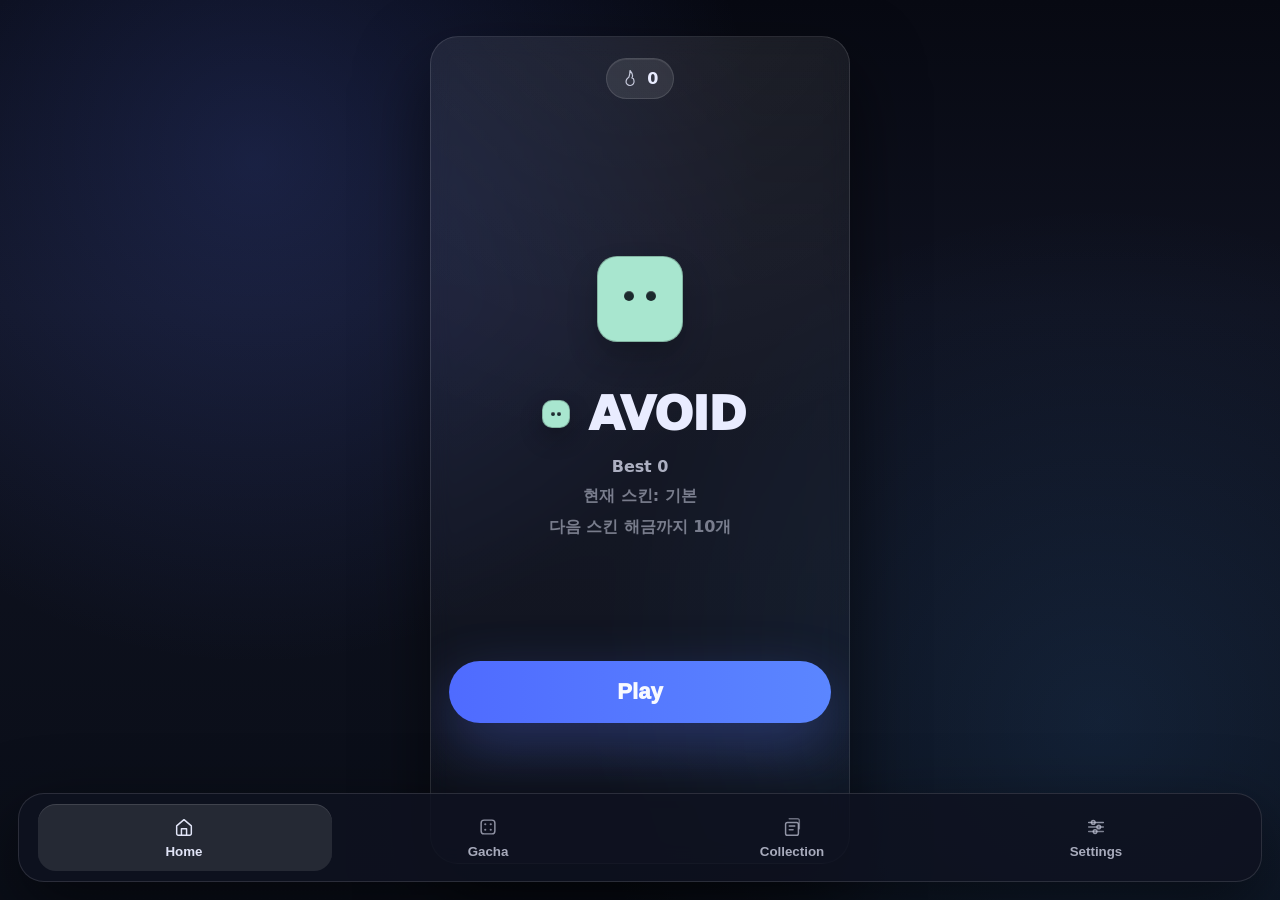
==== commit 0ac35712: "UI: update tabbar icons for gacha/collection/settings" ====
--- a/avoid_game.html
+++ b/avoid_game.html
@@ -335,29 +335,32 @@
       opacity: 0.45;
       cursor: not-allowed;
     }
-    .notice {
-      text-align: center;
-      font-weight: 950;
-      color: rgba(15, 18, 32, 0.96);
-      border-radius: 999px;
-      opacity: 0;
-      transform: translateY(-6px);
-      transition: opacity 180ms ease, transform 180ms ease;
-      pointer-events: none;
-      height: 0;
-      padding: 0;
-      overflow: hidden;
-    }
-
-    .notice.show {
-      height: auto;
-      padding: 10px 14px;
-      opacity: 1;
-      transform: translateY(0);
-      background: linear-gradient(90deg, rgba(255, 211, 107, 0.95), rgba(255, 239, 179, 0.92));
-      border: 1px solid rgba(0, 0, 0, 0.20);
-      min-height: 40px;
-    }
+	    .notice {
+	      position: absolute;
+	      left: 50%;
+	      top: 10px;
+	      width: min(calc(100% - 18px), 360px);
+	      text-align: center;
+	      font-weight: 950;
+	      color: rgba(15, 18, 32, 0.96);
+	      border-radius: 999px;
+	      opacity: 0;
+	      transform: translate(-50%, -6px);
+	      transition: opacity 180ms ease, transform 180ms ease;
+	      pointer-events: none;
+	      overflow: hidden;
+	      padding: 10px 14px;
+	      z-index: 5;
+	      box-shadow: 0 18px 44px rgba(0, 0, 0, 0.35);
+	    }
+
+	    .notice.show {
+	      opacity: 1;
+	      transform: translate(-50%, 0);
+	      background: linear-gradient(90deg, rgba(255, 211, 107, 0.95), rgba(255, 239, 179, 0.92));
+	      border: 1px solid rgba(0, 0, 0, 0.20);
+	      min-height: 40px;
+	    }
     .game-hud {
       width: 100%;
       max-width: 372px;
@@ -417,11 +420,12 @@
       box-shadow: 0 20px 60px rgba(0, 0, 0, 0.45);
     }
 
-    .game-stage {
-      flex: 1 1 auto;
-      min-height: 0;
-      display: flex;
-    }
+	    .game-stage {
+	      flex: 1 1 auto;
+	      min-height: 0;
+	      display: flex;
+	      position: relative;
+	    }
 
         .game-stage canvas {
       width: 100%;
@@ -483,15 +487,30 @@
       overflow: hidden;
     }
 
-    .legendary-figure {
-      width: 120px;
-      height: 120px;
-      border-radius: 26px;
-      background: rgba(0,0,0,0.18);
-      display: grid;
-      place-items: center;
-      position: relative;
-    }
+	    .legendary-figure {
+	      width: 120px;
+	      height: 120px;
+	      border-radius: 26px;
+	      background: rgba(0,0,0,0.18);
+	      display: grid;
+	      place-items: center;
+	      position: relative;
+	    }
+
+	    .legendary-unknown {
+	      width: 74px;
+	      height: 74px;
+	      border-radius: 16px;
+	      display: grid;
+	      place-items: center;
+	      font-weight: 950;
+	      font-size: 42px;
+	      letter-spacing: -0.6px;
+	      color: rgba(233, 236, 255, 0.92);
+	      background: linear-gradient(180deg, rgba(255, 255, 255, 0.08), rgba(255, 255, 255, 0.04));
+	      border: 1px solid rgba(255, 255, 255, 0.12);
+	      box-shadow: 0 18px 40px rgba(0,0,0,0.30);
+	    }
 
     .legendary-avatar {
       width: 74px;
@@ -781,11 +800,14 @@
           <div class="muted">확률은 Settings에서 확인</div>
         </div>
 
-        <div class="muted" style="margin-top: 6px;">이번 뽑기 비용: <strong><span id="gachaCost">10</span></strong> 조각</div>
-        <button class="btn alt" id="gachaPull" style="margin-top: 12px;">1회 뽑기</button>
-        <div id="gachaResult" style="margin-top:12px;font-weight:950;"></div>
-      </div>
-    </section>
+	        <div class="muted" style="margin-top: 6px;">이번 뽑기 비용: <strong><span id="gachaCost">10</span></strong> 조각</div>
+	        <div style="display:flex; gap:10px; margin-top:12px;">
+	          <button class="btn alt" id="gachaPull" style="flex:1;">1회 뽑기</button>
+	          <button class="btn" id="gachaPull10" style="flex:1;">10회 뽑기</button>
+	        </div>
+	        <div id="gachaResult" style="margin-top:12px;font-weight:950;"></div>
+	      </div>
+	    </section>
 
     <section id="settingsView" class="view">
       <div class="hud">
@@ -821,20 +843,22 @@
       </div>
     </section>
 
-    <section id="gameView" class="view">
-      <div class="game-hud">
-        <div class="hud-chip"><span>Score</span><strong><span id="score">0</span></strong></div>
-        <div class="hud-chip"><span>Best</span><strong><span id="best">0</span></strong></div>
-        <div class="hud-chip"><span>Lv</span><strong><span id="difficulty">1</span></strong></div>
-        <div class="hud-chip"><span>Pieces</span><strong><span id="pieces">0</span></strong></div>
-      </div>
-      <div class="notice" id="notice"></div>
-      <div class="game-stage"><canvas id="game" width="480" height="640"></canvas></div>
-      <div class="game-actions">
-        <button class="btn alt" id="restart">Restart (R)</button>
-        <button class="btn" id="backLobby">Back</button>
-      </div>
-    </section>
+	    <section id="gameView" class="view">
+	      <div class="game-hud">
+	        <div class="hud-chip"><span>Score</span><strong><span id="score">0</span></strong></div>
+	        <div class="hud-chip"><span>Best</span><strong><span id="best">0</span></strong></div>
+	        <div class="hud-chip"><span>Lv</span><strong><span id="difficulty">1</span></strong></div>
+	        <div class="hud-chip"><span>Pieces</span><strong><span id="pieces">0</span></strong></div>
+	      </div>
+	      <div class="game-stage">
+	        <div class="notice" id="notice" aria-live="polite"></div>
+	        <canvas id="game" width="480" height="640"></canvas>
+	      </div>
+	      <div class="game-actions">
+	        <button class="btn alt" id="restart">Restart (R)</button>
+	        <button class="btn" id="backLobby">Back</button>
+	      </div>
+	    </section>
   </main>
 
 
@@ -843,20 +867,38 @@
       <button id="tabHome" class="active" aria-current="page" type="button">
         <svg viewBox="0 0 24 24" fill="none" aria-hidden="true"><path d="M4 10.8 12 4l8 6.8v8.4a1.8 1.8 0 0 1-1.8 1.8H5.8A1.8 1.8 0 0 1 4 19.2v-8.4Z" stroke="currentColor" stroke-width="1.6" stroke-linejoin="round"/><path d="M9.2 21v-7.2h5.6V21" stroke="currentColor" stroke-width="1.6" stroke-linejoin="round"/></svg>
         Home
-      </button>
-      <button id="tabGacha" type="button">
-        <svg viewBox="0 0 24 24" fill="none" aria-hidden="true"><path d="M6.5 8.5 12 3l5.5 5.5" stroke="currentColor" stroke-width="1.6" stroke-linecap="round"/><path d="M7 11.2h10.4c.9 0 1.6.7 1.6 1.6v6.7c0 .9-.7 1.6-1.6 1.6H7c-.9 0-1.6-.7-1.6-1.6v-6.7c0-.9.7-1.6 1.6-1.6Z" stroke="currentColor" stroke-width="1.6"/><path d="M12 11.2V4.2" stroke="currentColor" stroke-width="1.6" stroke-linecap="round"/></svg>
-        Gacha
-      </button>
-      <button id="tabCollection" type="button">
-        <svg viewBox="0 0 24 24" fill="none" aria-hidden="true"><path d="M7.2 4h9.6c1 0 1.8.8 1.8 1.8v12.4c0 1-.8 1.8-1.8 1.8H7.2c-1 0-1.8-.8-1.8-1.8V5.8C5.4 4.8 6.2 4 7.2 4Z" stroke="currentColor" stroke-width="1.6"/><path d="M9 8h6" stroke="currentColor" stroke-width="1.6" stroke-linecap="round"/><path d="M9 12h6" stroke="currentColor" stroke-width="1.6" stroke-linecap="round"/><path d="M9 16h4" stroke="currentColor" stroke-width="1.6" stroke-linecap="round"/></svg>
-        Collection
-      </button>
-      <button id="tabSettings" type="button">
-        <svg viewBox="0 0 24 24" fill="none" aria-hidden="true"><path d="M12 15.4a3.4 3.4 0 1 0 0-6.8 3.4 3.4 0 0 0 0 6.8Z" stroke="currentColor" stroke-width="1.6"/><path d="M19.4 12a7.4 7.4 0 0 0-.08-1.06l2-1.55-2-3.46-2.45.98a7.5 7.5 0 0 0-1.82-1.06l-.38-2.6H9.33l-.38 2.6c-.64.25-1.25.6-1.82 1.06L4.68 5.93l-2 3.46 2 1.55c-.05.35-.08.7-.08 1.06s.03.71.08 1.06l-2 1.55 2 3.46 2.45-.98c.57.46 1.18.81 1.82 1.06l.38 2.6h5.34l.38-2.6c.64-.25 1.25-.6 1.82-1.06l2.45.98 2-3.46-2-1.55c.05-.35.08-.7.08-1.06Z" stroke="currentColor" stroke-width="1.2" stroke-linejoin="round" opacity="0.95"/></svg>
-        Settings
-      </button>
-    </nav>
+	      </button>
+	      <button id="tabGacha" type="button">
+	        <svg viewBox="0 0 24 24" fill="none" aria-hidden="true">
+	          <rect x="4.5" y="4.5" width="15" height="15" rx="3.2" stroke="currentColor" stroke-width="1.6"/>
+	          <circle cx="9" cy="9" r="1.2" fill="currentColor" opacity="0.9"/>
+	          <circle cx="15" cy="9" r="1.2" fill="currentColor" opacity="0.9"/>
+	          <circle cx="9" cy="15" r="1.2" fill="currentColor" opacity="0.9"/>
+	          <circle cx="15" cy="15" r="1.2" fill="currentColor" opacity="0.9"/>
+	        </svg>
+	        Gacha
+	      </button>
+	      <button id="tabCollection" type="button">
+	        <svg viewBox="0 0 24 24" fill="none" aria-hidden="true">
+	          <path d="M9 3h9a2 2 0 0 1 2 2v9" stroke="currentColor" stroke-width="1.6" stroke-linecap="round" stroke-linejoin="round" opacity="0.7"/>
+	          <path d="M7 7h10a2 2 0 0 1 2 2v10a2 2 0 0 1-2 2H7a2 2 0 0 1-2-2V9a2 2 0 0 1 2-2Z" stroke="currentColor" stroke-width="1.6" stroke-linejoin="round"/>
+	          <path d="M9 11h6" stroke="currentColor" stroke-width="1.6" stroke-linecap="round"/>
+	          <path d="M9 15h4.2" stroke="currentColor" stroke-width="1.6" stroke-linecap="round" opacity="0.9"/>
+	        </svg>
+	        Collection
+	      </button>
+	      <button id="tabSettings" type="button">
+	        <svg viewBox="0 0 24 24" fill="none" aria-hidden="true">
+	          <path d="M4 7h16" stroke="currentColor" stroke-width="1.6" stroke-linecap="round"/>
+	          <path d="M4 12h16" stroke="currentColor" stroke-width="1.6" stroke-linecap="round" opacity="0.9"/>
+	          <path d="M4 17h16" stroke="currentColor" stroke-width="1.6" stroke-linecap="round" opacity="0.85"/>
+	          <circle cx="9" cy="7" r="2" stroke="currentColor" stroke-width="1.6" fill="none"/>
+	          <circle cx="15" cy="12" r="2" stroke="currentColor" stroke-width="1.6" fill="none"/>
+	          <circle cx="11" cy="17" r="2" stroke="currentColor" stroke-width="1.6" fill="none"/>
+	        </svg>
+	        Settings
+	      </button>
+	    </nav>
 
 
   <script>
@@ -875,11 +917,12 @@
 	    const openGachaBtn = document.getElementById("openGachaBtn");
     const gachaViewEl = document.getElementById("gachaView");
     const gachaPiecesEl = document.getElementById("gachaPieces");
-    const gachaCostEl = document.getElementById("gachaCost");
-    const gachaPullBtn = document.getElementById("gachaPull");
-    const gachaResultEl = document.getElementById("gachaResult");
-    const gachaLegendaryShowcaseEl = document.getElementById("gachaLegendaryShowcase");
-    const backFromGachaBtn = document.getElementById("backFromGacha");
+	    const gachaCostEl = document.getElementById("gachaCost");
+	    const gachaPullBtn = document.getElementById("gachaPull");
+	    const gachaPull10Btn = document.getElementById("gachaPull10");
+	    const gachaResultEl = document.getElementById("gachaResult");
+	    const gachaLegendaryShowcaseEl = document.getElementById("gachaLegendaryShowcase");
+	    const backFromGachaBtn = document.getElementById("backFromGacha");
     const skinViewPiecesEl = document.getElementById("skinViewPieces");
     const skinGridEl = document.getElementById("skinGrid");
     const skinPaginationEl = document.getElementById("skinPagination");
@@ -1229,14 +1272,13 @@
       return list[Math.floor(Math.random() * list.length)].id;
     }
 
-    function getGachaCost() {
-      // 10, 20, 30... (pull count starts at 0)
-      return 10 * (gachaPullCount + 1);
-    }
-    function renderGachaShowcase() {
-      if (!gachaLegendaryShowcaseEl) return;
-      gachaLegendaryShowcaseEl.innerHTML = "";
-      const legendaries = SKINS.filter((s) => s.gachaOnly && s.rarity === "L");
+	    function getGachaCost() {
+	      return 30;
+	    }
+	    function renderGachaShowcase() {
+	      if (!gachaLegendaryShowcaseEl) return;
+	      gachaLegendaryShowcaseEl.innerHTML = "";
+	      const legendaries = SKINS.filter((s) => s.gachaOnly && s.rarity === "L");
       if (!legendaries.length) {
         const msg = document.createElement('div');
         msg.className = 'muted';
@@ -1245,24 +1287,19 @@
         return;
       }
 
-      // Show the first legendary big (simple + clean).
-      const s = legendaries[0];
-      const card = document.createElement('div');
-      card.className = 'legendary-card';
-      card.style.setProperty('--skin-body', s.body);
-      card.style.setProperty('--skin-eye', s.eye);
-      card.innerHTML = `
-        <div class="legendary-figure">
-          <div class="legendary-avatar"></div>
-        </div>
-        <div class="legendary-copy">
-          <span class="tag">LEGENDARY</span>
-          <h3>${s.name}</h3>
-          <p>${s.unlockLine}</p>
-        </div>
-      `;
-      gachaLegendaryShowcaseEl.appendChild(card);
-    }
+	      // Keep legendary identity hidden in gacha showcase.
+	      const card = document.createElement('div');
+	      card.className = 'legendary-card';
+	      card.innerHTML = `
+	        <div class="legendary-figure">
+	          <div class="legendary-unknown">?</div>
+	        </div>
+	        <div class="legendary-copy">
+	          <span class="tag">LEGENDARY</span>
+	        </div>
+	      `;
+	      gachaLegendaryShowcaseEl.appendChild(card);
+	    }
 
     function updateOddsSettingsUI() {
       const entries = Object.entries(RARITIES);
@@ -1279,12 +1316,13 @@
 
 
 
-    function syncGachaUI() {
-      const cost = getGachaCost();
-      if (gachaPiecesEl) gachaPiecesEl.textContent = String(puzzlePieces);
-      if (gachaCostEl) gachaCostEl.textContent = String(cost);
-      if (gachaPullBtn) gachaPullBtn.disabled = puzzlePieces < cost;
-    }
+	    function syncGachaUI() {
+	      const cost = getGachaCost();
+	      if (gachaPiecesEl) gachaPiecesEl.textContent = String(puzzlePieces);
+	      if (gachaCostEl) gachaCostEl.textContent = String(cost);
+	      if (gachaPullBtn) gachaPullBtn.disabled = puzzlePieces < cost;
+	      if (gachaPull10Btn) gachaPull10Btn.disabled = puzzlePieces < (cost * 10);
+	    }
 
     function openGachaView() {
       updateSkinLobbyUI();
@@ -1294,8 +1332,8 @@
       setActiveView(gachaViewEl);
     }
 
-    function pullGachaOnce() {
-      const cost = getGachaCost();
+	    function pullGachaOnce() {
+	      const cost = getGachaCost();
       if (puzzlePieces < cost) {
         if (gachaResultEl) gachaResultEl.textContent = "조각이 부족해요.";
         showDifficultyNotice("조각이 부족해요.");
@@ -1303,10 +1341,8 @@
         return;
       }
 
-      puzzlePieces -= cost;
-      gachaPullCount += 1;
-      localStorage.setItem("avoid_gacha_pulls", String(gachaPullCount));
-      localStorage.setItem("avoid_pieces", String(puzzlePieces));
+	      puzzlePieces -= cost;
+	      localStorage.setItem("avoid_pieces", String(puzzlePieces));
 
       const id = pickGachaId();
       const skin = getSkinById(id);
@@ -1341,9 +1377,74 @@
         showDifficultyNotice(`중복! (${getRarityName(skin)}) 조각 +${refund}`);
       }
 
-      syncGachaUI();
-      if (skinViewEl.classList.contains("active")) renderSkinGrid();
-    }
+	      syncGachaUI();
+	      if (skinViewEl.classList.contains("active")) renderSkinGrid();
+	    }
+
+	    function pullGachaTen() {
+	      const cost = getGachaCost();
+	      const totalCost = cost * 10;
+	      if (puzzlePieces < totalCost) {
+	        if (gachaResultEl) gachaResultEl.textContent = "조각이 부족해요.";
+	        showDifficultyNotice("조각이 부족해요.");
+	        syncGachaUI();
+	        return;
+	      }
+
+	      // Disable while pulling to avoid double-click races.
+	      if (gachaPullBtn) gachaPullBtn.disabled = true;
+	      if (gachaPull10Btn) gachaPull10Btn.disabled = true;
+
+	      const got = [];
+	      let refunds = 0;
+	      let unlockedCount = 0;
+	      let legendaryCount = 0;
+
+	      // Pay upfront for stable accounting; refunds are added back.
+	      puzzlePieces -= totalCost;
+	      localStorage.setItem("avoid_pieces", String(puzzlePieces));
+
+	      for (let i = 0; i < 10; i++) {
+	        const id = pickGachaId();
+	        const skin = getSkinById(id);
+
+	        if (!unlockedSkins.includes(id)) {
+	          unlockedSkins.push(id);
+	          unlockedCount += 1;
+	          got.push(`획득! (${getRarityName(skin)}) ${skin.name}`);
+	          if (skin.rarity === "L") legendaryCount += 1;
+	        } else {
+	          const refund = getDuplicateRefund(skin);
+	          refunds += refund;
+	          got.push(`중복! (${getRarityName(skin)}) +${refund}`);
+	        }
+	      }
+
+	      if (refunds) {
+	        puzzlePieces += refunds;
+	        localStorage.setItem("avoid_pieces", String(puzzlePieces));
+	      }
+
+	      // Persist unlocks and refresh UIs once.
+	      localStorage.setItem("avoid_unlocked_skins", JSON.stringify(unlockedSkins));
+	      updateSkinLobbyUI();
+	      renderSkinGrid();
+
+	      if (gachaResultEl) {
+	        const head = `10회 결과: 신규 ${unlockedCount}개, 환급 +${refunds}`;
+	        const tail = legendaryCount ? ` | 레전더리 ${legendaryCount}개!` : "";
+	        gachaResultEl.textContent = head + tail;
+	        gachaResultEl.classList.remove("legendary-pop");
+	        if (legendaryCount) {
+	          void gachaResultEl.offsetWidth;
+	          gachaResultEl.classList.add("legendary-pop");
+	        }
+	      }
+
+	      showDifficultyNotice(`10회 뽑기 완료 (신규 ${unlockedCount} / 환급 +${refunds})`);
+	      syncGachaUI();
+	      if (skinViewEl.classList.contains("active")) renderSkinGrid();
+	    }
 
 
     function openSkinView() {
@@ -1787,9 +1888,10 @@
     if (backFromSkinBtn) backFromSkinBtn.addEventListener("click", showLobbyView);
     if (startBtn) startBtn.addEventListener("click", startGame);
     if (openSkinBtn) openSkinBtn.addEventListener("click", openSkinView);
-    if (openGachaBtn) openGachaBtn.addEventListener("click", openGachaView);
-    if (backFromGachaBtn) backFromGachaBtn.addEventListener("click", showLobbyView);
-    if (gachaPullBtn) gachaPullBtn.addEventListener("click", pullGachaOnce);
+	    if (openGachaBtn) openGachaBtn.addEventListener("click", openGachaView);
+	    if (backFromGachaBtn) backFromGachaBtn.addEventListener("click", showLobbyView);
+	    if (gachaPullBtn) gachaPullBtn.addEventListener("click", pullGachaOnce);
+	    if (gachaPull10Btn) gachaPull10Btn.addEventListener("click", pullGachaTen);
 
 
     if (tabHomeBtn) tabHomeBtn.addEventListener("click", showLobbyView);
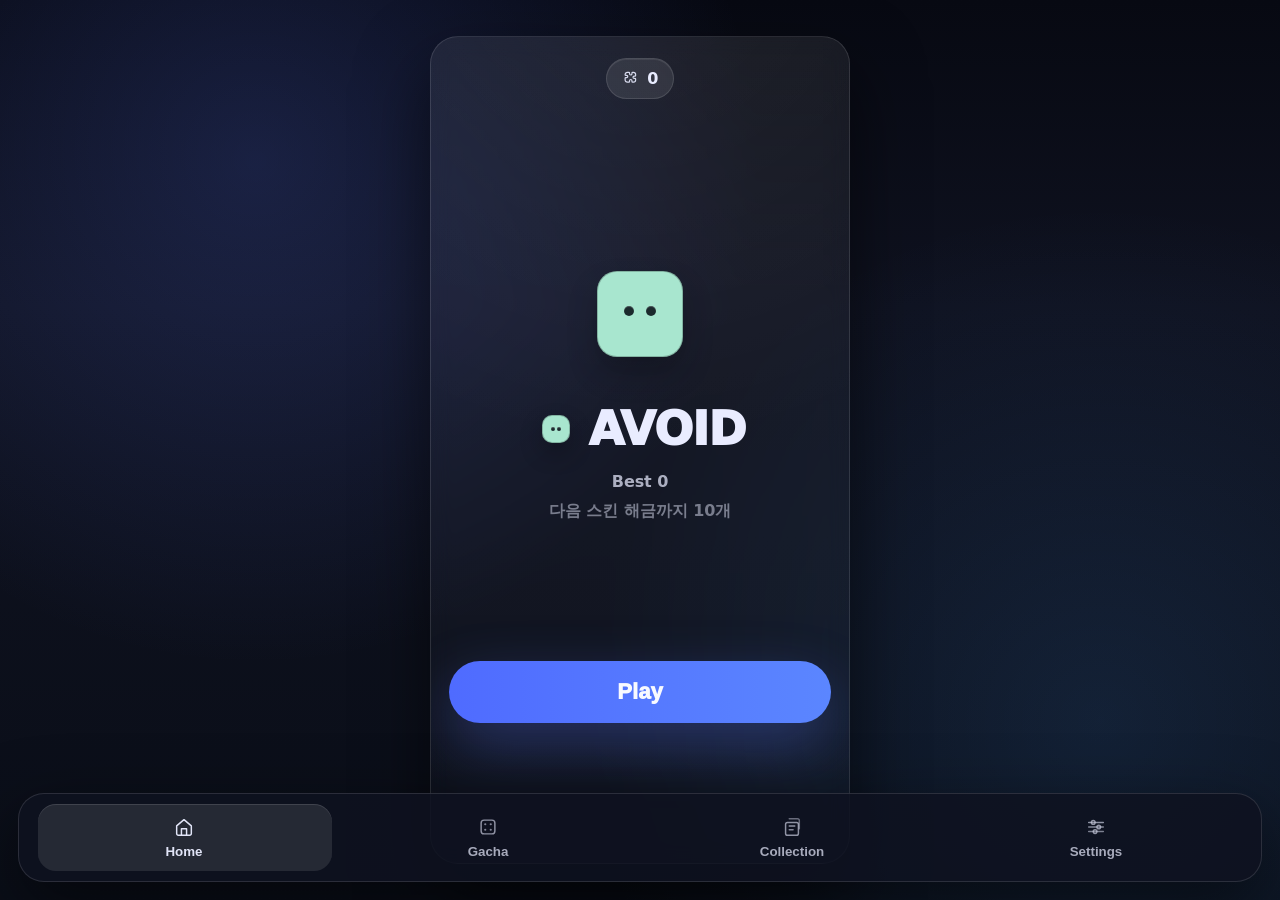
==== commit b418e433: "Lobby: remove current skin text and refresh piece icon" ====
--- a/avoid_game.html
+++ b/avoid_game.html
@@ -732,7 +732,7 @@
     <section id="lobbyView" class="view active">
       <div class="hud">
         <div class="pill" title="퍼즐 조각">
-          <svg viewBox="0 0 24 24" fill="none" aria-hidden="true"><path d="M12 2c2.6 3 3.4 5.2 3.4 7 0 1.1-.3 2.1-.9 2.9 1.5.2 2.7 1.6 2.7 3.2A5.2 5.2 0 0 1 12 22a5.2 5.2 0 0 1-5.2-5.9c.2-2.5 2.1-4.2 3.8-5.5C11.1 9.2 12 6.8 12 2Z" stroke="currentColor" stroke-width="1.6" stroke-linejoin="round" opacity="0.9"/></svg>
+          <svg viewBox="0 0 24 24" fill="none" aria-hidden="true"><path d="M8.4 4.5h2.1c.5 0 .9.4.9.9v1a1.6 1.6 0 0 0 3.2 0v-1c0-.5.4-.9.9-.9h1.1c1.6 0 2.9 1.3 2.9 2.9v1.1c0 .5-.4.9-.9.9h-1a1.6 1.6 0 0 0 0 3.2h1c.5 0 .9.4.9.9v1.1c0 1.6-1.3 2.9-2.9 2.9h-1.1c-.5 0-.9-.4-.9-.9v-1a1.6 1.6 0 0 0-3.2 0v1c0 .5-.4.9-.9.9H8.4a2.9 2.9 0 0 1-2.9-2.9v-2.1c0-.5.4-.9.9-.9h1a1.6 1.6 0 0 0 0-3.2h-1c-.5 0-.9-.4-.9-.9V7.4a2.9 2.9 0 0 1 2.9-2.9Z" stroke="currentColor" stroke-width="1.6" stroke-linejoin="round"/></svg>
           <strong><span id="lobbyPieces">0</span></strong>
         </div>
       </div>
@@ -752,7 +752,6 @@
 	            <span class="brand-name">AVOID</span>
 	          </div>
 	          <div class="subline">Best <span id="lobbyBest">0</span></div>
-	          <div class="hint">현재 스킨: <strong><span id="lobbySkinName">기본</span></strong></div>
 	          <div class="hint" id="nextSkinHint">다음 스킨 해금까지 0개</div>
         </div>
       </div>
@@ -769,10 +768,9 @@
       </div>
 
       <div class="panel">
-        <div class="skin-view-head">
-          <h2 class="panel-title">Collection</h2>
-          <div class="muted">잠긴 스킨은 ???로 표시</div>
-        </div>
+	        <div class="skin-view-head">
+	          <h2 class="panel-title">Collection</h2>
+	        </div>
         <div id="skinGrid" class="skin-grid"></div>
         <div id="skinPagination" class="skin-pagination"></div>
       </div>
@@ -1061,7 +1059,7 @@
 	        lobbyTitleMascotEl.style.setProperty("--skin-eye", currentSkin.eye);
 	        lobbyTitleMascotEl.classList.toggle("legendary", currentSkin.rarity === "L");
 	      }
-	      lobbySkinNameEl.textContent = currentSkin.name;
+	      if (lobbySkinNameEl) lobbySkinNameEl.textContent = currentSkin.name;
 	      lobbyPiecesEl.textContent = String(puzzlePieces);
 	      piecesEl.textContent = String(puzzlePieces);
 	      skinViewPiecesEl.textContent = String(puzzlePieces);
